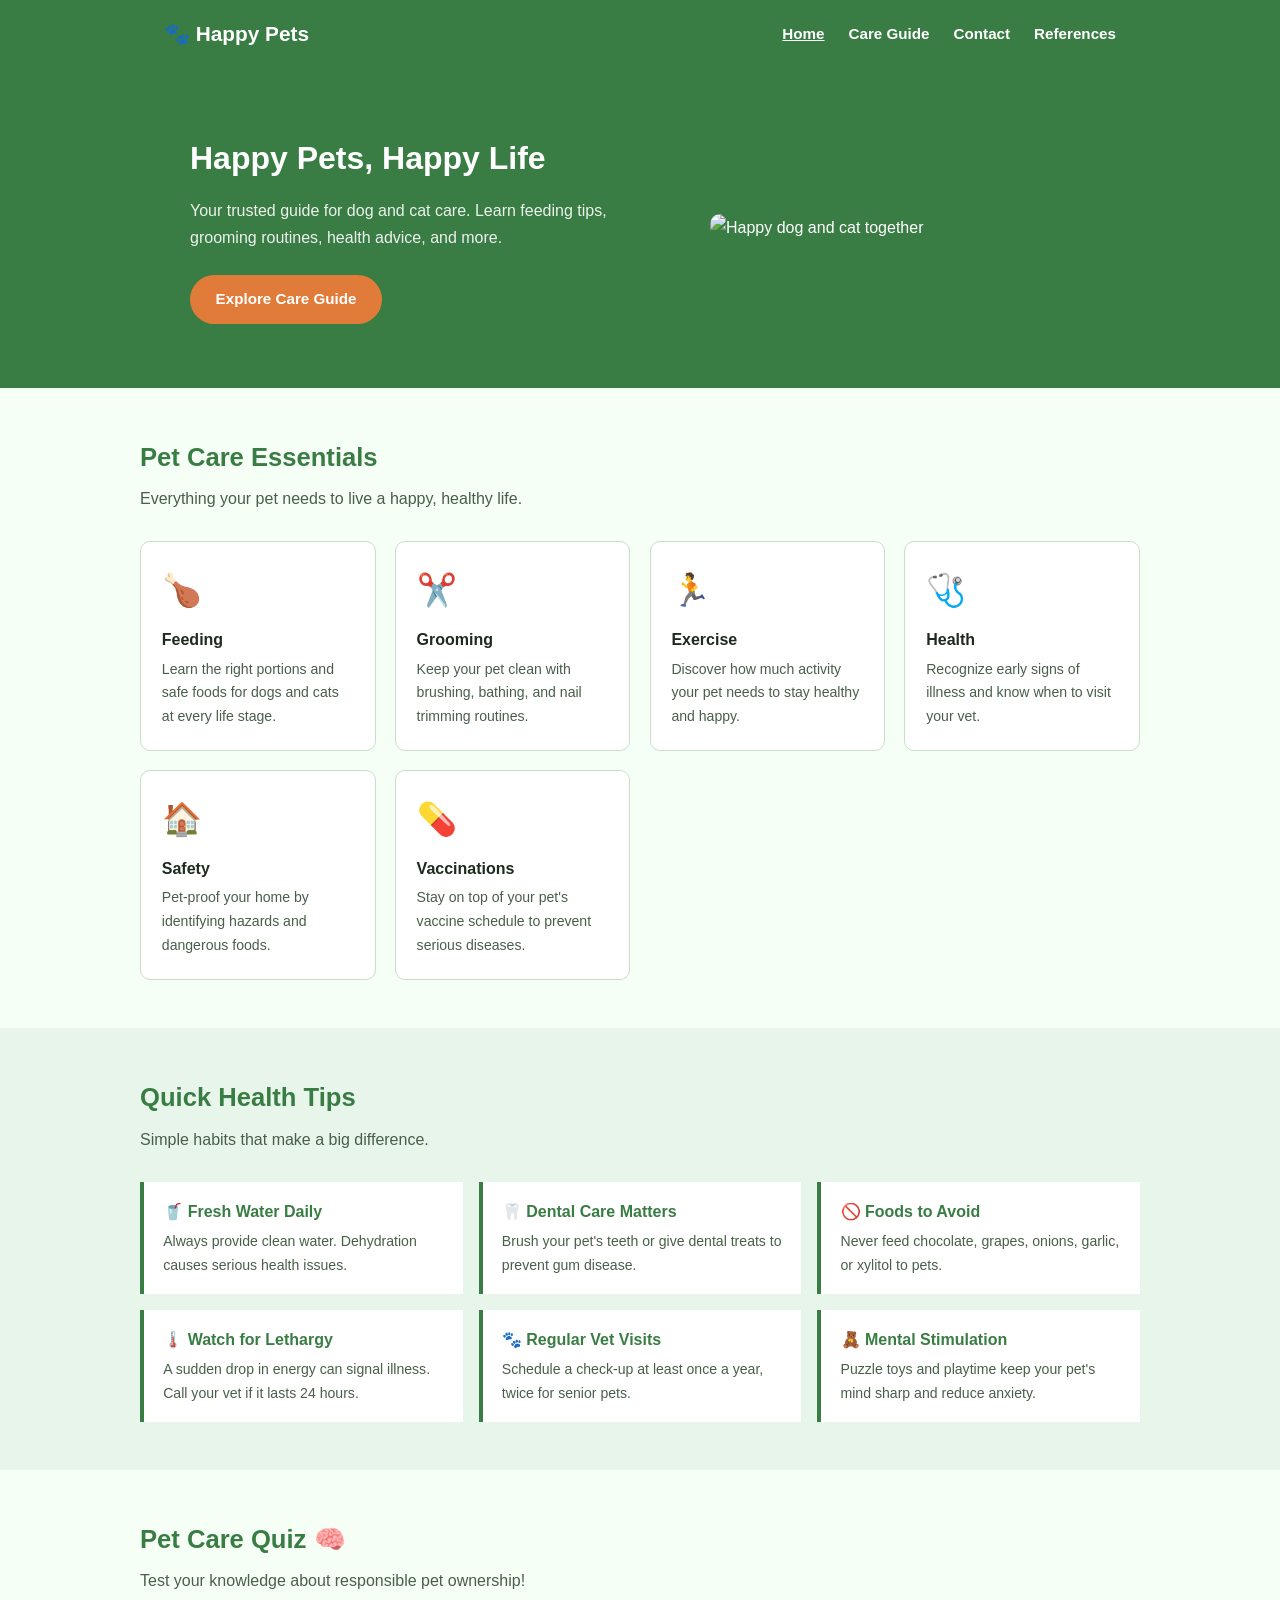
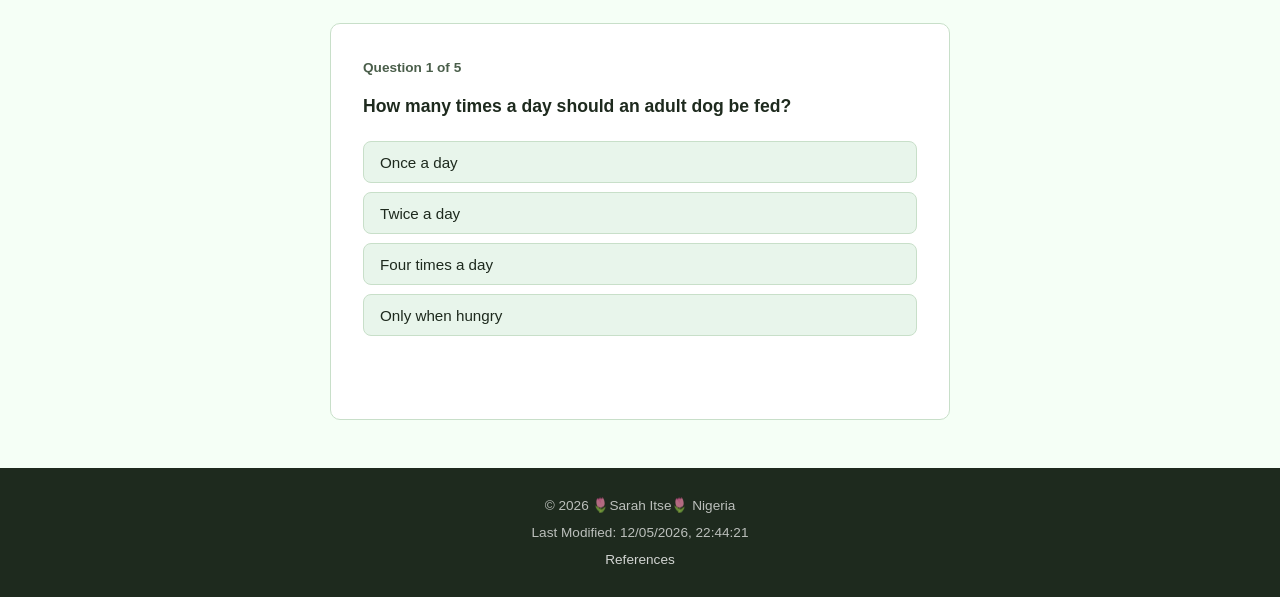
==== project/index.html @ 21c90a8b "Happypets" ====
<!DOCTYPE html>
<html lang="en">
<head>
  <meta charset="UTF-8">
  <meta name="viewport" content="width=device-width, initial-scale=1.0">
  <meta name="description" content="Happy Pets - Your guide to happy, healthy dogs and cats.">
  <meta name="author" content="Sarah Itse">
  <title>Happy Pets - Home</title>
  <link rel="preconnect" href="https://fonts.googleapis.com">
  <link rel="preconnect" href="https://fonts.gstatic.com" crossorigin>
  <link href="https://fonts.googleapis.com/css2?family=Lora:wght@400;600&family=Nunito:wght@400;600;700&display=swap" rel="stylesheet">
  <link rel="stylesheet" href="happy.css">
</head>
<body>

  <header>
    <div class="nav-container">
      <div class="logo">🐾 Happy Pets</div>
      <nav>
        <ul class="nav-links">
          <li><a href="index.html" class="active">Home</a></li>
          <li><a href="care.html">Care Guide</a></li>
          <li><a href="contact.html">Contact</a></li>
          <li><a href="references.html">References</a></li>
        </ul>
        <button class="hamburger" id="hamburger" aria-label="Toggle navigation">&#9776;</button>
      </nav>
    </div>
  </header>

  <main>

    <!-- Hero -->
    <section class="hero">
      <div class="hero-text">
        <h1>Happy Pets, Happy Life</h1>
        <p>Your trusted guide for dog and cat care. Learn feeding tips, grooming routines, health advice, and more.</p>
        <a href="care.html" class="btn btn-primary">Explore Care Guide</a>
      </div>
      <div class="hero-image">
        <img src="https://images.unsplash.com/photo-1548767797-d8c844163c4c?w=500&auto=format&fit=crop" alt="Happy dog and cat together" loading="lazy">
      </div>
    </section>

    <!-- Care Cards -->
    <section class="section">
      <div class="section-inner">
        <h2>Pet Care Essentials</h2>
        <p class="section-sub">Everything your pet needs to live a happy, healthy life.</p>
        <div class="cards-grid" id="cards-grid"></div>
      </div>
    </section>

    <!-- Tips Section -->
    <section class="section tips-section">
      <div class="section-inner">
        <h2>Quick Health Tips</h2>
        <p class="section-sub">Simple habits that make a big difference.</p>
        <div class="tips-grid" id="tips-grid"></div>
      </div>
    </section>

    <!-- Pet Care Quiz -->
    <section class="section">
      <div class="section-inner">
        <h2>Pet Care Quiz 🧠</h2>
        <p class="section-sub">Test your knowledge about responsible pet ownership!</p>

        <div class="quiz-box" id="quiz-box">

          <!-- Question -->
          <div id="quiz-question-wrap">
            <p class="quiz-progress" id="quiz-progress">Question 1 of 5</p>
            <h3 id="quiz-question"></h3>
            <div class="quiz-options" id="quiz-options"></div>
            <p class="quiz-feedback" id="quiz-feedback"></p>
            <button class="btn btn-primary" id="quiz-next" style="display:none;">Next Question →</button>
          </div>

          <!-- Result -->
          <div id="quiz-result" style="display:none;">
            <h3>Quiz Complete! 🎉</h3>
            <p>You scored <strong id="quiz-score"></strong></p>
            <p id="quiz-message"></p>
            <br>
          <button class="btn btn-primary" id="quiz-restart">Try Again</button>
          </div>

        </div>
      </div>
    </section>

  </main>

  <footer>
    <p>&copy; <span id="footer-year"></span> 🌷Sarah Itse🌷 Nigeria</p>
    <p>Last Modified: <span id="last-modified"></span></p>
    <p><a href="references.html">References</a></p>
  </footer>

  <script src="happy.js" defer></script>
</body>
</html>
---- project/happy.css ----
/* Happy Pets - Main Stylesheet */

* {
  box-sizing: border-box;
  margin: 0;
  padding: 0;
}

body {
  font-family: Arial, sans-serif;
  background-color: #f5fff6;
  color: #1e2a1e;
  line-height: 1.7;
}

img {
  max-width: 100%;
  display: block;
  border-radius: 10px;
}

a {
  color: #3a7d44;
  text-decoration: none;
}

a:hover { color: #e07b39; }

/* ── HEADER ── */
header {
  background-color: #3a7d44;
  position: sticky;
  top: 0;
  z-index: 100;
}

.nav-container {
  max-width: 1000px;
  margin: 0 auto;
  padding: 1rem 1.5rem;
  display: flex;
  align-items: center;
  justify-content: space-between;
}

.logo {
  color: white;
  font-size: 1.3rem;
  font-weight: bold;
}

.nav-links {
  list-style: none;
  display: flex;
  gap: 1.5rem;
}

.nav-links a {
  color: white;
  font-weight: 600;
  font-size: .95rem;
}

.nav-links a:hover,
.nav-links a.active {
  text-decoration: underline;
}

.hamburger {
  display: none;
  background: none;
  border: none;
  color: white;
  font-size: 1.6rem;
  cursor: pointer;
}

/* ── BUTTONS ── */
.btn {
  display: inline-block;
  padding: .7rem 1.6rem;
  border-radius: 50px;
  font-weight: 700;
  font-size: .95rem;
  cursor: pointer;
  border: none;
  text-align: center;
}

.btn-primary {
  background-color: #e07b39;
  color: white;
}

.btn-primary:hover {
  background-color: #c96a2a;
  color: white;
}

.btn-filter {
  background-color: white;
  color: #3a7d44;
  border: 2px solid #3a7d44;
  border-radius: 50px;
  padding: .4rem 1.2rem;
  font-size: .9rem;
  font-weight: 700;
  cursor: pointer;
}

.btn-filter.active,
.btn-filter:hover {
  background-color: #3a7d44;
  color: white;
}

/* ── HERO ── */
.hero {
  background-color: #3a7d44;
  color: white;
  padding: 4rem 1.5rem;
  display: flex;
  align-items: center;
  justify-content: center;
  gap: 2.5rem;
  flex-wrap: wrap;
}

.hero-text { max-width: 480px; }

.hero-text h1 {
  font-size: 2rem;
  margin-bottom: .7rem;
}

.hero-text p {
  font-size: 1rem;
  margin-bottom: 1.5rem;
  opacity: .9;
}

.hero-image {
  max-width: 380px;
  width: 100%;
}

/* ── PAGE HERO ── */
.page-hero {
  background-color: #3a7d44;
  color: white;
  text-align: center;
  padding: 2.5rem 1.5rem;
}

.page-hero h1 {
  font-size: 2rem;
  margin-bottom: .3rem;
}

.page-hero p { opacity: .85; }

/* ── SECTIONS ── */
.section { padding: 3rem 1.5rem; }

.section-inner {
  max-width: 1000px;
  margin: 0 auto;
}

.section h2 {
  font-size: 1.6rem;
  color: #3a7d44;
  margin-bottom: .4rem;
}

.section-sub {
  color: #4a5e4a;
  margin-bottom: 1.8rem;
}

/* ── CARE CARDS ── */
.cards-grid {
  display: grid;
  grid-template-columns: repeat(auto-fit, minmax(200px, 1fr));
  gap: 1.2rem;
}

.care-card {
  background-color: white;
  border: 1.5px solid #c8dfc9;
  border-radius: 10px;
  padding: 1.3rem;
}

.care-card:hover { transform: translateY(-4px); }
.care-card .icon { font-size: 2rem; margin-bottom: .5rem; }
.care-card h3 { font-size: 1rem; margin-bottom: .3rem; }
.care-card p { font-size: .88rem; color: #4a5e4a; }

/* ── TIPS ── */
.tips-section { background-color: #e8f5eb; }

.tips-grid {
  display: grid;
  grid-template-columns: repeat(auto-fit, minmax(240px, 1fr));
  gap: 1rem;
}

.tip-item {
  background-color: white;
  border-left: 4px solid #3a7d44;
  padding: 1rem 1.2rem;
}

.tip-item h4 { color: #3a7d44; margin-bottom: .3rem; }
.tip-item p { font-size: .88rem; color: #4a5e4a; }

/* ── FACT BOX ── */
.fact-box {
  background-color: white;
  border: 1.5px solid #c8dfc9;
  border-radius: 10px;
  padding: 2rem;
  text-align: center;
  max-width: 600px;
  margin: 0 auto;
}

#fact-text {
  font-size: 1.05rem;
  color: #4a5e4a;
  margin-bottom: 1.2rem;
}

/* ── GUIDE GRID ── */
.filter-btns {
  display: flex;
  gap: .8rem;
  flex-wrap: wrap;
  margin-bottom: 1.5rem;
}

.guide-grid {
  display: grid;
  grid-template-columns: repeat(auto-fit, minmax(280px, 1fr));
  gap: 1.4rem;
}

.guide-card {
  background-color: white;
  border: 1.5px solid #c8dfc9;
  border-radius: 10px;
  overflow: hidden;
}

.guide-card:hover { transform: translateY(-4px); }

.guide-card img {
  width: 100%;
  height: 180px;
  object-fit: cover;
  border-radius: 0;
}

.guide-card-body { padding: 1.1rem; }
.guide-card-body h3 { font-size: 1rem; margin-bottom: .3rem; }
.guide-card-body p { font-size: .88rem; color: #4a5e4a; }

.pet-tag {
  display: inline-block;
  font-size: .75rem;
  font-weight: 700;
  padding: .2rem .6rem;
  border-radius: 20px;
  margin-bottom: .5rem;
}

.tag-dog { background-color: #dbeafe; color: #1e40af; }
.tag-cat { background-color: #fce7f3; color: #9d174d; }

/* ── VISIT BOX ── */
.visit-box {
  background-color: #e8f5eb;
  border: 1.5px solid #c8dfc9;
  border-radius: 10px;
  padding: 1.2rem 1.5rem;
  text-align: center;
  font-weight: 600;
  color: #2d6235;
}

/* ── CONTACT FORM ── */
.contact-form {
  background-color: white;
  border: 1.5px solid #c8dfc9;
  border-radius: 10px;
  padding: 2rem;
  max-width: 580px;
  margin: 0 auto;
}

.form-group { margin-bottom: 1.3rem; }

.form-group label {
  display: block;
  font-weight: bold;
  margin-bottom: .4rem;
  color: #2d6235;
}

.form-group input,
.form-group select,
.form-group textarea {
  width: 100%;
  padding: .6rem .9rem;
  border: 1.5px solid #c8dfc9;
  border-radius: 10px;
  font-size: 1rem;
  font-family: inherit;
  background-color: #e8f5eb;
  color: #1e2a1e;
}

.form-group input:focus,
.form-group select:focus,
.form-group textarea:focus {
  outline: none;
  border-color: #3a7d44;
  background-color: white;
}

.form-group textarea { resize: vertical; }

.form-confirmation {
  background-color: #e8f5eb;
  border: 1.5px solid #c8dfc9;
  border-radius: 10px;
  padding: 2rem;
  max-width: 580px;
  margin: 0 auto;
  text-align: center;
}

#confirmation-message {
  font-size: 1.1rem;
  color: #2d6235;
  font-weight: 600;
  margin-bottom: 1.2rem;
}

/* ── REFERENCES ── */
.section-inner ul { padding-left: 1.5rem; }
.section-inner li { margin-bottom: .5rem; }

/* ── FOOTER ── */
footer {
  background-color: #1e2a1e;
  color: rgba(255,255,255,.7);
  text-align: center;
  padding: 1.5rem;
  font-size: .85rem;
  line-height: 2;
}

footer a { color: rgba(255,255,255,.8); }
footer a:hover { color: white; }

/* ── RESPONSIVE ── */
@media (max-width: 640px) {
  .nav-links {
    display: none;
    flex-direction: column;
    gap: .8rem;
  }

  .nav-links.open { display: flex; }
  .hamburger { display: block; }

  .hero {
    flex-direction: column;
    text-align: center;
    padding: 2.5rem 1.2rem;
  }

  .hero-image { max-width: 100%; }
}

/* ── QUIZ ── */
.quiz-box {
  background-color: white;
  border: 1.5px solid #c8dfc9;
  border-radius: 10px;
  padding: 2rem;
  max-width: 620px;
  margin: 0 auto;
}

.quiz-progress {
  font-size: .85rem;
  font-weight: 700;
  color: #4a5e4a;
  margin-bottom: .8rem;
}

.quiz-box h3 {
  font-size: 1.1rem;
  color: #1e2a1e;
  margin-bottom: 1.2rem;
}

.quiz-options {
  display: flex;
  flex-direction: column;
  gap: .6rem;
  margin-bottom: 1rem;
}

.quiz-option {
  background-color: #e8f5eb;
  border: 1.5px solid #c8dfc9;
  border-radius: 8px;
  padding: .7rem 1rem;
  font-size: .95rem;
  font-family: inherit;
  color: #1e2a1e;
  cursor: pointer;
  text-align: left;
  transition: background-color .2s;
}

.quiz-option:hover { background-color: #c8dfc9; }
.quiz-option.correct { background-color: #c8dfc9; border-color: #3a7d44; font-weight: 700; }
.quiz-option.incorrect { background-color: #fde8e8; border-color: #d9534f; font-weight: 700; }
.quiz-option:disabled { cursor: default; }

.quiz-feedback {
  font-size: .9rem;
  font-weight: 600;
  min-height: 1.4rem;
  margin-bottom: .8rem;
}

.quiz-feedback.correct { color: #3a7d44; }
.quiz-feedback.incorrect { color: #d9534f; }

#quiz-result { text-align: center; }
#quiz-result h3 { font-size: 1.4rem; margin-bottom: .5rem; }
#quiz-result p { color: #4a5e4a; margin-bottom: .5rem; }
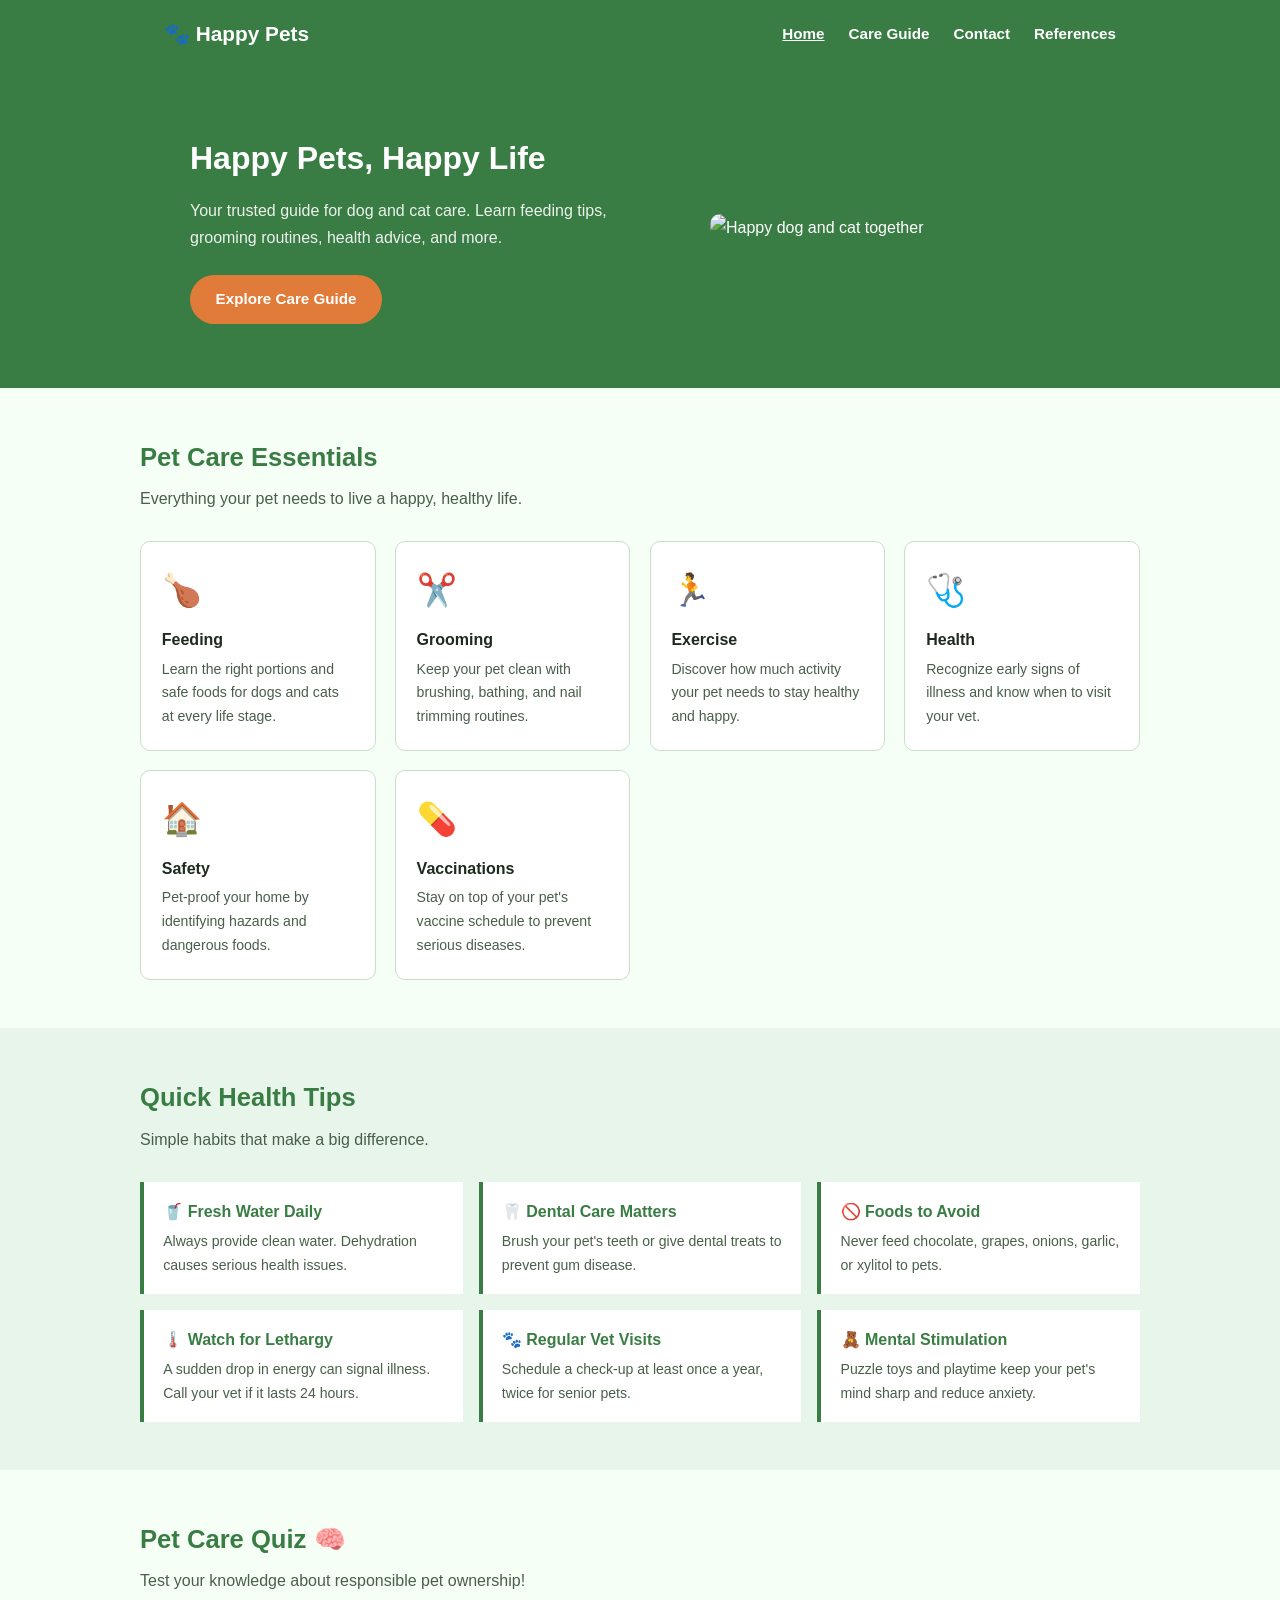
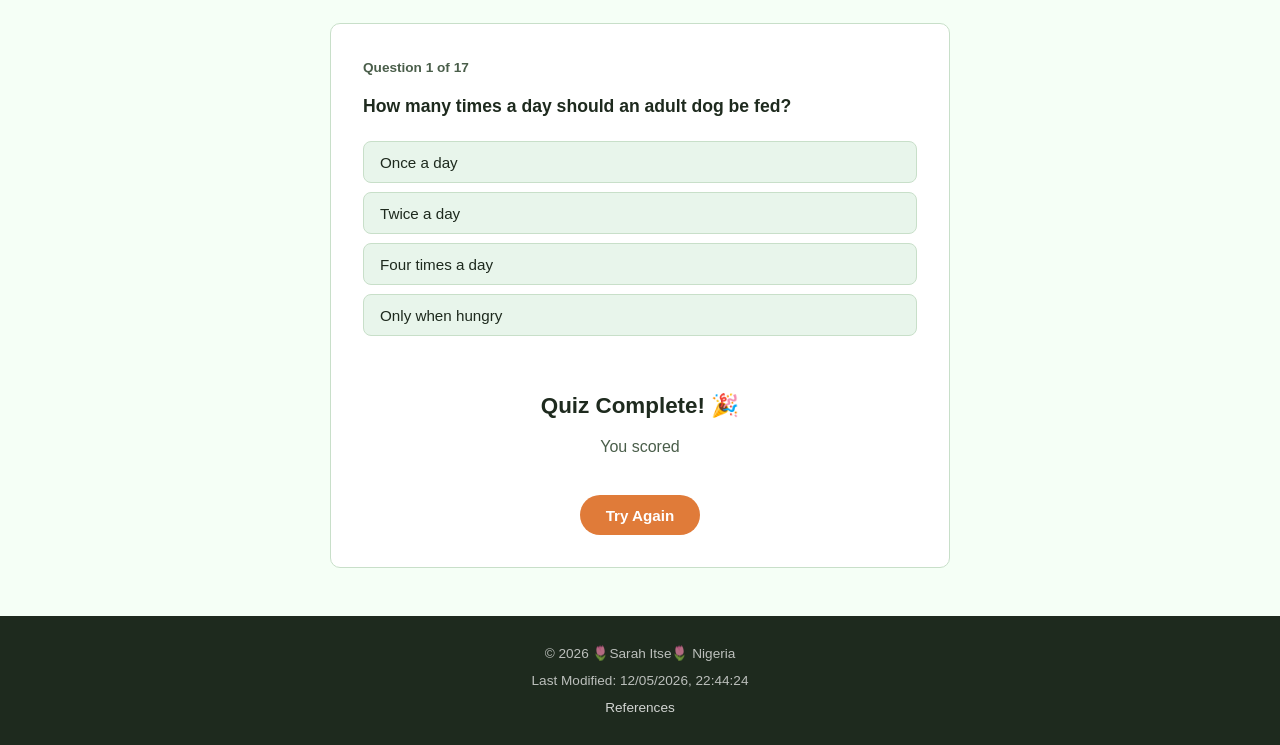
==== commit c7544adf: "new happypets" ====
--- a/project/index.html
+++ b/project/index.html
@@ -5,11 +5,11 @@
   <meta name="viewport" content="width=device-width, initial-scale=1.0">
   <meta name="description" content="Happy Pets - Your guide to happy, healthy dogs and cats.">
   <meta name="author" content="Sarah Itse">
-  <title>Happy Pets - Home</title>
+  <title>Happy Pets - Product Review</title>
   <link rel="preconnect" href="https://fonts.googleapis.com">
   <link rel="preconnect" href="https://fonts.gstatic.com" crossorigin>
   <link href="https://fonts.googleapis.com/css2?family=Lora:wght@400;600&family=Nunito:wght@400;600;700&display=swap" rel="stylesheet">
-  <link rel="stylesheet" href="happy.css">
+  <link rel="stylesheet" href="styles/happy.css">
 </head>
 <body>
 
@@ -35,7 +35,7 @@
       <div class="hero-text">
         <h1>Happy Pets, Happy Life</h1>
         <p>Your trusted guide for dog and cat care. Learn feeding tips, grooming routines, health advice, and more.</p>
-        <a href="care.html" class="btn btn-primary">Explore Care Guide</a>
+        <a href="care.html" class="my-btn my-btn-primary">Explore Care Guide</a>
       </div>
       <div class="hero-image">
         <img src="https://images.unsplash.com/photo-1548767797-d8c844163c4c?w=500&auto=format&fit=crop" alt="Happy dog and cat together" loading="lazy">
@@ -74,16 +74,16 @@
             <h3 id="quiz-question"></h3>
             <div class="quiz-options" id="quiz-options"></div>
             <p class="quiz-feedback" id="quiz-feedback"></p>
-            <button class="btn btn-primary" id="quiz-next" style="display:none;">Next Question →</button>
+            <button class="my-btn my-btn-primary hidden" id="quiz-next">Next Question →</button>
           </div>
 
           <!-- Result -->
-          <div id="quiz-result" style="display:none;">
+          <div id="quiz-result" class="hidden">
             <h3>Quiz Complete! 🎉</h3>
             <p>You scored <strong id="quiz-score"></strong></p>
             <p id="quiz-message"></p>
             <br>
-          <button class="btn btn-primary" id="quiz-restart">Try Again</button>
+            <button class="my-btn my-btn-primary" id="quiz-restart">Try Again</button>
           </div>
 
         </div>
@@ -98,6 +98,6 @@
     <p><a href="references.html">References</a></p>
   </footer>
 
-  <script src="happy.js" defer></script>
+  <script src="scripts/happy.js" defer></script>
 </body>
-</html>+</html>
--- a/project/styles/happy.css
+++ b/project/styles/happy.css
@@ -0,0 +1,449 @@
+/* Happy Pets - Main Stylesheet */
+
+* {
+  box-sizing: border-box;
+  margin: 0;
+  padding: 0;
+}
+
+body {
+  font-family: Arial, sans-serif;
+  background-color: #f5fff6;
+  color: #1e2a1e;
+  line-height: 1.7;
+}
+
+img {
+  max-width: 100%;
+  display: block;
+  border-radius: 10px;
+}
+
+a {
+  color: #3a7d44;
+  text-decoration: none;
+}
+
+a:hover { color: #e07b39; }
+
+/* ── HEADER ── */
+header {
+  background-color: #3a7d44;
+  position: sticky;
+  top: 0;
+  z-index: 100;
+}
+
+.nav-container {
+  max-width: 1000px;
+  margin: 0 auto;
+  padding: 1rem 1.5rem;
+  display: flex;
+  align-items: center;
+  justify-content: space-between;
+}
+
+.logo {
+  color: white;
+  font-size: 1.3rem;
+  font-weight: bold;
+}
+
+.nav-links {
+  list-style: none;
+  display: flex;
+  gap: 1.5rem;
+}
+
+.nav-links a {
+  color: white;
+  font-weight: 600;
+  font-size: .95rem;
+}
+
+.nav-links a:hover,
+.nav-links a.active {
+  text-decoration: underline;
+}
+
+.hamburger {
+  display: none;
+  background: none;
+  border: none;
+  color: white;
+  font-size: 1.6rem;
+  cursor: pointer;
+}
+
+/* ── BUTTONS - Renamed to avoid Bootstrap detection ── */
+.my-btn {
+  display: inline-block;
+  padding: .7rem 1.6rem;
+  border-radius: 50px;
+  font-weight: 700;
+  font-size: .95rem;
+  cursor: pointer;
+  border: none;
+  text-align: center;
+}
+
+.my-btn-primary {
+  background-color: #e07b39;
+  color: white;
+}
+
+.my-btn-primary:hover {
+  background-color: #c96a2a;
+  color: white;
+}
+
+.my-btn-filter {
+  background-color: white;
+  color: #3a7d44;
+  border: 2px solid #3a7d44;
+  border-radius: 50px;
+  padding: .4rem 1.2rem;
+  font-size: .9rem;
+  font-weight: 700;
+  cursor: pointer;
+}
+
+.my-btn-filter.active,
+.my-btn-filter:hover {
+  background-color: #3a7d44;
+  color: white;
+}
+
+/* ── HERO ── */
+.hero {
+  background-color: #3a7d44;
+  color: white;
+  padding: 4rem 1.5rem;
+  display: flex;
+  align-items: center;
+  justify-content: center;
+  gap: 2.5rem;
+  flex-wrap: wrap;
+}
+
+.hero-text { max-width: 480px; }
+
+.hero-text h1 {
+  font-size: 2rem;
+  margin-bottom: .7rem;
+}
+
+.hero-text p {
+  font-size: 1rem;
+  margin-bottom: 1.5rem;
+  opacity: .9;
+}
+
+.hero-image {
+  max-width: 380px;
+  width: 100%;
+}
+
+/* ── PAGE HERO ── */
+.page-hero {
+  background-color: #3a7d44;
+  color: white;
+  text-align: center;
+  padding: 2.5rem 1.5rem;
+}
+
+.page-hero h1 {
+  font-size: 2rem;
+  margin-bottom: .3rem;
+}
+
+.page-hero p { opacity: .85; }
+
+/* ── SECTIONS ── */
+.section { padding: 3rem 1.5rem; }
+
+.section-inner {
+  max-width: 1000px;
+  margin: 0 auto;
+}
+
+.section h2 {
+  font-size: 1.6rem;
+  color: #3a7d44;
+  margin-bottom: .4rem;
+}
+
+.section-sub {
+  color: #4a5e4a;
+  margin-bottom: 1.8rem;
+}
+
+/* ── CARE CARDS ── */
+.cards-grid {
+  display: grid;
+  grid-template-columns: repeat(auto-fit, minmax(200px, 1fr));
+  gap: 1.2rem;
+}
+
+.care-card {
+  background-color: white;
+  border: 1.5px solid #c8dfc9;
+  border-radius: 10px;
+  padding: 1.3rem;
+  transition: transform .2s;
+}
+
+.care-card:hover { transform: translateY(-4px); }
+.care-card .icon { font-size: 2rem; margin-bottom: .5rem; }
+.care-card h3 { font-size: 1rem; margin-bottom: .3rem; }
+.care-card p { font-size: .88rem; color: #4a5e4a; }
+
+/* ── TIPS ── */
+.tips-section { background-color: #e8f5eb; }
+
+.tips-grid {
+  display: grid;
+  grid-template-columns: repeat(auto-fit, minmax(240px, 1fr));
+  gap: 1rem;
+}
+
+.tip-item {
+  background-color: white;
+  border-left: 4px solid #3a7d44;
+  padding: 1rem 1.2rem;
+}
+
+.tip-item h4 { color: #3a7d44; margin-bottom: .3rem; }
+.tip-item p { font-size: .88rem; color: #4a5e4a; }
+
+/* ── FACT BOX ── */
+.fact-box {
+  background-color: white;
+  border: 1.5px solid #c8dfc9;
+  border-radius: 10px;
+  padding: 2rem;
+  text-align: center;
+  max-width: 600px;
+  margin: 0 auto;
+}
+
+#fact-text {
+  font-size: 1.05rem;
+  color: #4a5e4a;
+  margin-bottom: 1.2rem;
+}
+
+/* ── GUIDE GRID ── */
+.filter-btns {
+  display: flex;
+  gap: .8rem;
+  flex-wrap: wrap;
+  margin-bottom: 1.5rem;
+}
+
+.guide-grid {
+  display: grid;
+  grid-template-columns: repeat(auto-fit, minmax(280px, 1fr));
+  gap: 1.4rem;
+}
+.guide-card {
+  background-color: white;
+  border: 1.5px solid #c8dfc9;
+  border-radius: 10px;
+  overflow: hidden;
+  transition: transform .2s;
+}
+
+.guide-card:hover { transform: translateY(-4px); }
+
+.guide-card img {
+  width: 100%;
+  height: 180px;
+  object-fit: cover;
+  border-radius: 0;
+}
+
+.guide-card-body { padding: 1.1rem; }
+.guide-card-body h3 { font-size: 1rem; margin-bottom: .3rem; }
+.guide-card-body p { font-size: .88rem; color: #4a5e4a; }
+
+.pet-tag {
+  display: inline-block;
+  font-size: .75rem;
+  font-weight: 700;
+  padding: .2rem .6rem;
+  border-radius: 20px;
+  margin-bottom: .5rem;
+}
+
+.tag-dog { background-color: #dbeafe; color: #1e40af; }
+.tag-cat { background-color: #fce7f3; color: #9d174d; }
+
+/* ── VISIT BOX ── */
+.visit-box {
+  background-color: #e8f5eb;
+  border: 1.5px solid #c8dfc9;
+  border-radius: 10px;
+  padding: 1.2rem 1.5rem;
+  text-align: center;
+  font-weight: 600;
+  color: #2d6235;
+}
+
+/* ── CONTACT FORM ── */
+.contact-form {
+  background-color: white;
+  border: 1.5px solid #c8dfc9;
+  border-radius: 10px;
+  padding: 2rem;
+  max-width: 580px;
+  margin: 0 auto;
+}
+
+.form-group { margin-bottom: 1.3rem; }
+
+.form-group label {
+  display: block;
+  font-weight: bold;
+  margin-bottom: .4rem;
+  color: #2d6235;
+}
+
+.form-group input,
+.form-group select,
+.form-group textarea {
+  width: 100%;
+  padding: .6rem .9rem;
+  border: 1.5px solid #c8dfc9;
+  border-radius: 10px;
+  font-size: 1rem;
+  font-family: inherit;
+  background-color: #e8f5eb;
+  color: #1e2a1e;
+}
+
+.form-group input:focus,
+.form-group select:focus,
+.form-group textarea:focus {
+  outline: none;
+  border-color: #3a7d44;
+  background-color: white;
+}
+
+.form-group textarea { resize: vertical; }
+
+.form-confirmation {
+  background-color: #e8f5eb;
+  border: 1.5px solid #c8dfc9;
+  border-radius: 10px;
+  padding: 2rem;
+  max-width: 580px;
+  margin: 0 auto;
+  text-align: center;
+}
+
+#confirmation-message {
+  font-size: 1.1rem;
+  color: #2d6235;
+  font-weight: 600;
+  margin-bottom: 1.2rem;
+}
+
+/* ── REFERENCES ── */
+.section-inner ul { padding-left: 1.5rem; }
+.section-inner li { margin-bottom: .5rem; }
+
+/* ── FOOTER ── */
+footer {
+  background-color: #1e2a1e;
+  color: rgba(255,255,255,.7);
+  text-align: center;
+  padding: 1.5rem;
+  font-size: .85rem;
+  line-height: 2;
+}
+
+footer a { color: rgba(255,255,255,.8); }
+footer a:hover { color: white; }
+
+/* ── RESPONSIVE ── */
+@media (max-width: 640px) {
+  .nav-links {
+    display: none;
+    flex-direction: column;
+    gap: .8rem;
+  }
+
+  .nav-links.open { display: flex; }
+  .hamburger { display: block; }
+
+  .hero {
+    flex-direction: column;
+    text-align: center;
+    padding: 2.5rem 1.2rem;
+  }
+
+  .hero-image { max-width: 100%; }
+}
+
+/* ── QUIZ ── */
+.quiz-box {
+  background-color: white;
+  border: 1.5px solid #c8dfc9;
+  border-radius: 10px;
+  padding: 2rem;
+  max-width: 620px;
+  margin: 0 auto;
+}
+
+.quiz-progress {
+  font-size: .85rem;
+  font-weight: 700;
+  color: #4a5e4a;
+  margin-bottom: .8rem;
+}
+
+.quiz-box h3 {
+  font-size: 1.1rem;
+  color: #1e2a1e;
+  margin-bottom: 1.2rem;
+}
+
+.quiz-options {
+  display: flex;
+  flex-direction: column;
+  gap: .6rem;
+  margin-bottom: 1rem;
+}
+
+.quiz-option {
+  background-color: #e8f5eb;
+  border: 1.5px solid #c8dfc9;
+  border-radius: 8px;
+  padding: .7rem 1rem;
+  font-size: .95rem;
+  font-family: inherit;
+  color: #1e2a1e;
+  cursor: pointer;
+  text-align: left;
+  transition: background-color .2s;
+}
+
+.quiz-option:hover { background-color: #c8dfc9; }
+.quiz-option.correct { background-color: #c8dfc9; border-color: #3a7d44; font-weight: 700; }
+.quiz-option.incorrect { background-color: #fde8e8; border-color: #d9534f; font-weight: 700; }
+.quiz-option:disabled { cursor: default; }
+
+.quiz-feedback {
+  font-size: .9rem;
+  font-weight: 600;
+  min-height: 1.4rem;
+  margin-bottom: .8rem;
+}
+
+.quiz-feedback.correct { color: #3a7d44; }
+.quiz-feedback.incorrect { color: #d9534f; }
+
+#quiz-result { text-align: center; }
+#quiz-result h3 { font-size: 1.4rem; margin-bottom: .5rem; }
+#quiz-result p { color: #4a5e4a; margin-bottom: .5rem; }
